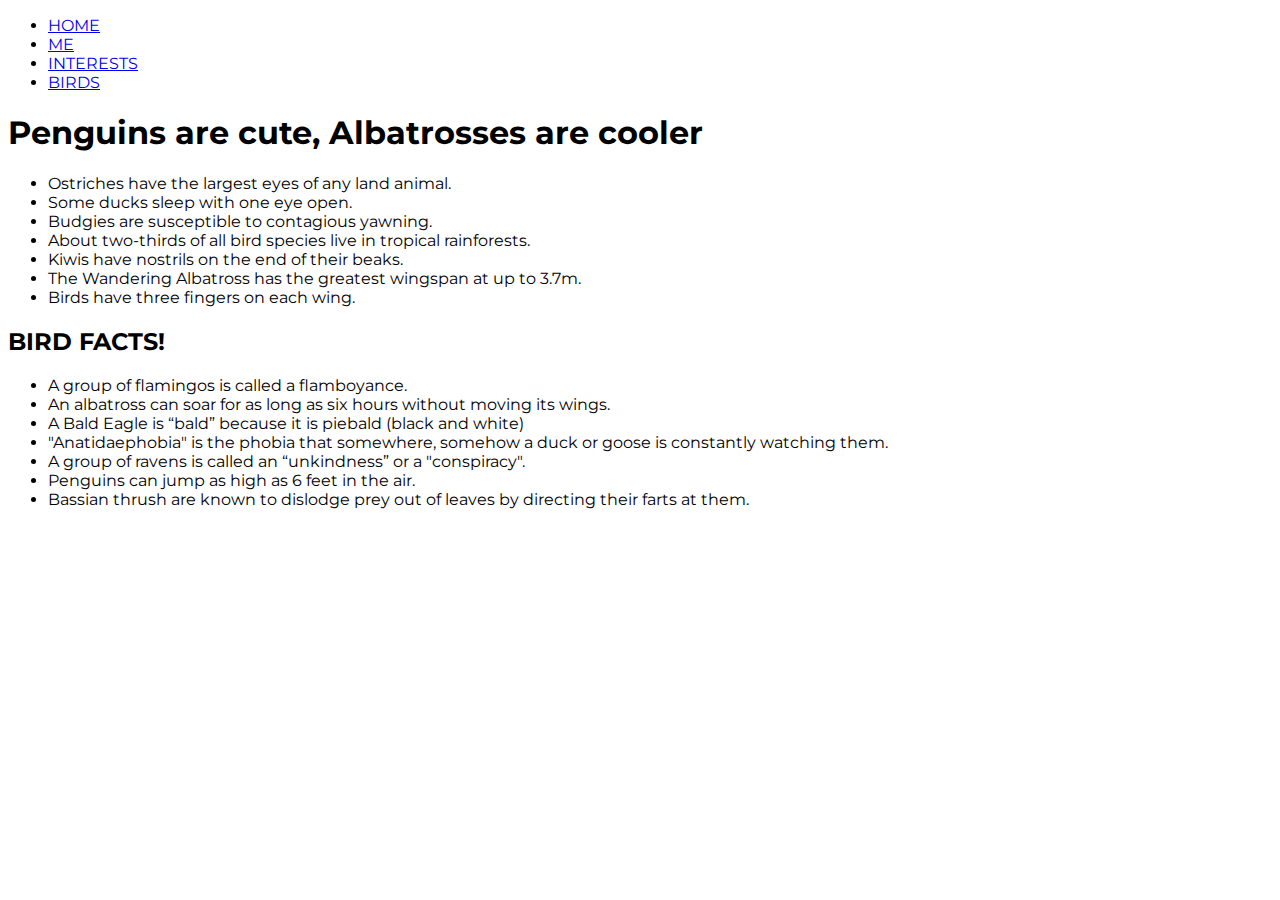
==== birds.html @ 249bce1c "updated html" ====
<!DOCTYPE html>
<html>
    <head>
        <title>Birds</title>
        <link rel="stylesheet" href="styles.css">
    </head>
    <body>
        <ul>
            <li><a href="index.html">HOME</a></li>
            <li><a href="me.html">ME</a></li>
            <li><a href="interests.html">INTERESTS</a></li>
            <li><a href="#">BIRDS</a></li>
        </ul>

        <h1>Penguins are cute, Albatrosses are cooler</h1>

        <ul>
            <li>Ostriches have the largest eyes of any land animal.</li>
            <li>Some ducks sleep with one eye open.</li>
            <li>Budgies are susceptible to contagious yawning.</li>
            <li>About two-thirds of all bird species live in tropical rainforests.</li>
            <li>Kiwis have nostrils on the end of their beaks.</li>
            <li>The Wandering Albatross has the greatest wingspan at up to 3.7m.</li>
            <li>Birds have three fingers on each wing.</li>
        </ul>
        <h2>BIRD FACTS!</h2>
        <ul>
            <li>A group of flamingos is called a flamboyance.</li>
            <li>An albatross can soar for as long as six hours without moving its wings.</li>
            <li>A Bald Eagle is “bald” because it is piebald (black and white)</li>
            <li>"Anatidaephobia" is the phobia that somewhere, somehow a duck or goose is constantly watching them.</li>
            <li>A group of ravens is called an “unkindness” or a "conspiracy".</li>
            <li>Penguins can jump as high as 6 feet in the air.</li>
            <li>Bassian thrush are known to dislodge prey out of leaves by directing their farts at them.</li>
        </ul>
        
    </body>
</html>
---- styles.css ----
@import url("https://fonts.googleapis.com/css?family=Exo:800|PT+Serif:700|Montserrat");
body {
  font-family: 'Montserrat';
}

main {
  font-family: 'Exo';
}

section {
  font-family: 'PT Serif';
}
/*# sourceMappingURL=styles.css.map */
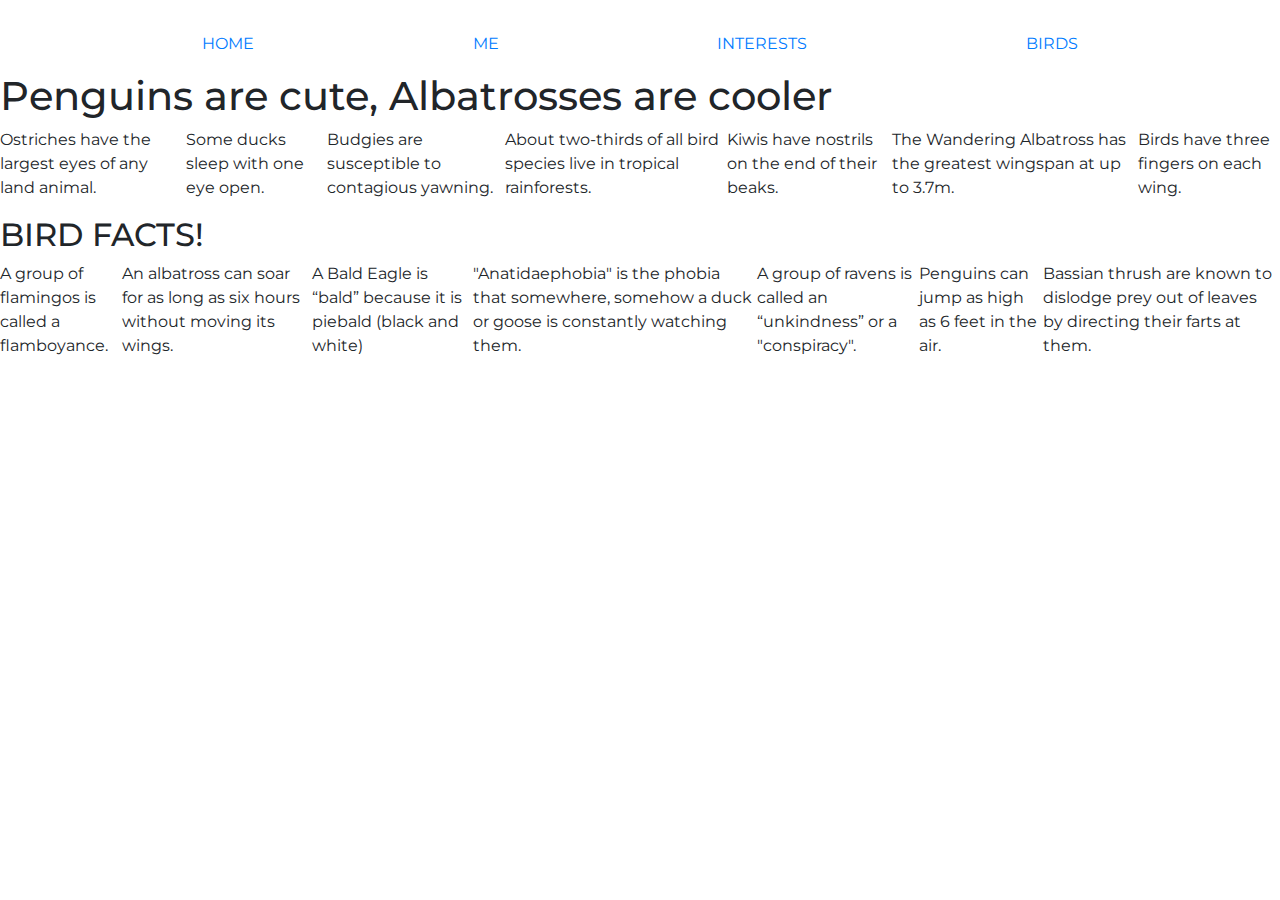
==== commit 9a9cbd9e: "header layout update" ====
--- a/birds.html
+++ b/birds.html
@@ -2,15 +2,19 @@
 <html>
     <head>
         <title>Birds</title>
-        <link rel="stylesheet" href="styles.css">
-    </head>
-    <body>
-        <ul>
-            <li><a href="index.html">HOME</a></li>
-            <li><a href="me.html">ME</a></li>
-            <li><a href="interests.html">INTERESTS</a></li>
-            <li><a href="#">BIRDS</a></li>
-        </ul>
+        <meta name="viewport" content="width=device-width, initial-scale=1, shrink-to-fit=no">
+            <link rel="stylesheet" href="https://stackpath.bootstrapcdn.com/bootstrap/4.3.1/css/bootstrap.min.css">
+            <link rel="stylesheet" href="styles.css"> 
+        </head>
+        <body> 
+            <header>
+                <ul>
+                    <li><a href="#">HOME</a></li>
+                    <li><a href="me.html">ME</a></li>
+                    <li><a href="interests.html">INTERESTS</a></li>
+                    <li><a href="birds.html">BIRDS</a></li>
+                </ul>
+            </header> 
 
         <h1>Penguins are cute, Albatrosses are cooler</h1>
 
--- a/styles.css
+++ b/styles.css
@@ -1,13 +1,41 @@
 @import url("https://fonts.googleapis.com/css?family=Exo:800|PT+Serif:700|Montserrat");
-body {
-  font-family: 'Montserrat';
+* {
+  font-family: 'Montserrat', 'PT Serif', 'Exo';
+  margin: 0;
+  padding: 0;
 }
 
-main {
-  font-family: 'Exo';
+ul {
+  list-style-type: none;
+  display: -webkit-box;
+  display: -ms-flexbox;
+  display: flex;
 }
 
-section {
-  font-family: 'PT Serif';
+header {
+  margin-top: 2em;
+}
+
+header ul {
+  -webkit-box-pack: space-evenly;
+      -ms-flex-pack: space-evenly;
+          justify-content: space-evenly;
+  -webkit-box-align: center;
+      -ms-flex-align: center;
+          align-items: center;
+  -ms-flex-wrap: wrap;
+      flex-wrap: wrap;
+}
+
+header ul li {
+  text-decoration: none;
+}
+
+header ul li a {
+  padding: 1em;
+}
+
+header ul li :hover {
+  border: 1px solid black;
 }
 /*# sourceMappingURL=styles.css.map */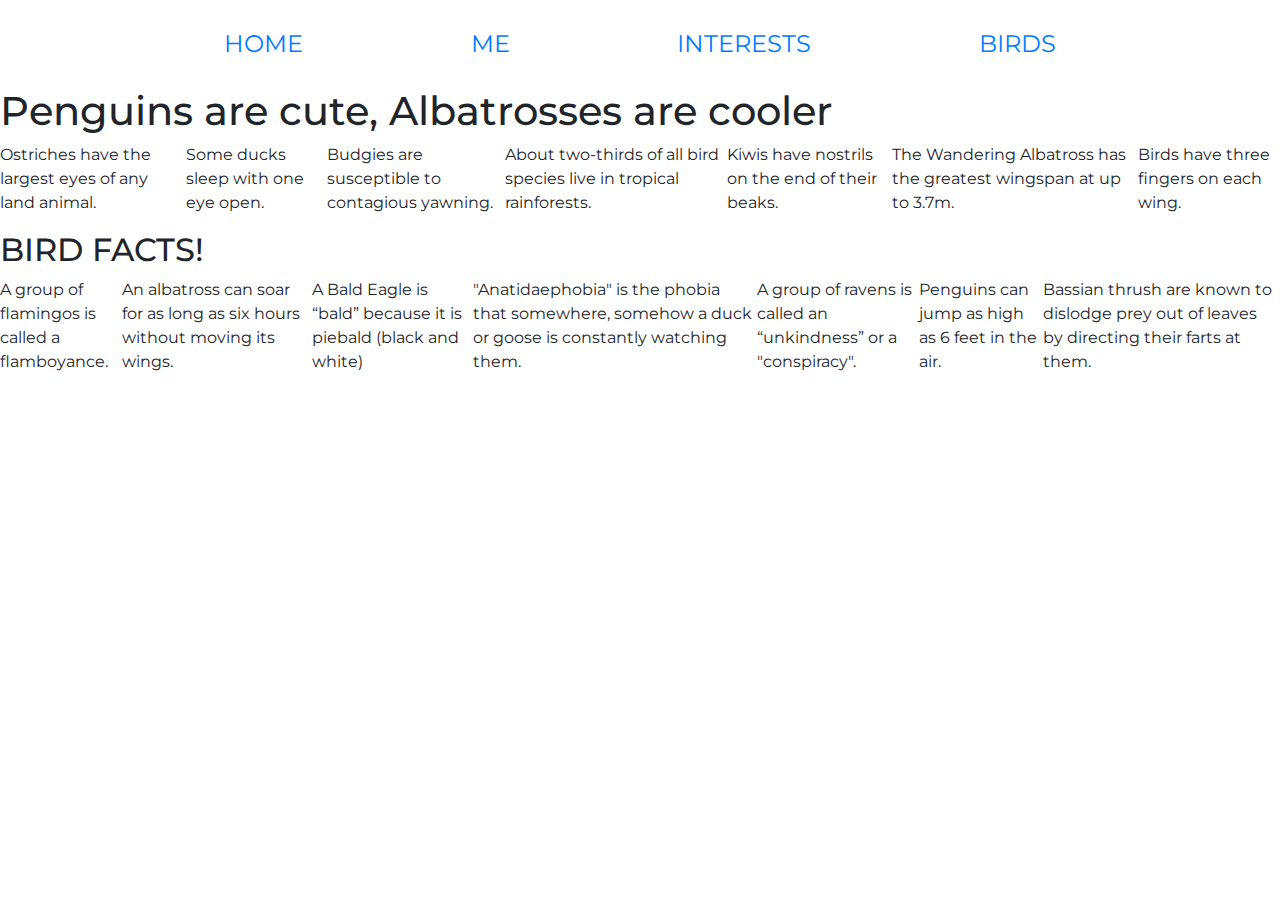
==== commit 8b2cb6d2: "homepage complete" ====
--- a/birds.html
+++ b/birds.html
@@ -3,40 +3,46 @@
     <head>
         <title>Birds</title>
         <meta name="viewport" content="width=device-width, initial-scale=1, shrink-to-fit=no">
-            <link rel="stylesheet" href="https://stackpath.bootstrapcdn.com/bootstrap/4.3.1/css/bootstrap.min.css">
-            <link rel="stylesheet" href="styles.css"> 
-        </head>
-        <body> 
-            <header>
-                <ul>
-                    <li><a href="#">HOME</a></li>
-                    <li><a href="me.html">ME</a></li>
-                    <li><a href="interests.html">INTERESTS</a></li>
-                    <li><a href="birds.html">BIRDS</a></li>
-                </ul>
-            </header> 
+        <link rel="stylesheet" href="https://stackpath.bootstrapcdn.com/bootstrap/4.3.1/css/bootstrap.min.css">
+        <link rel="stylesheet" href="styles.css"> 
+    </head>
+    <body> 
+        <header>
+            <ul>
+                <li><a href="index.html">HOME</a></li>
+                <li><a href="me.html">ME</a></li>
+                <li><a href="interests.html">INTERESTS</a></li>
+                <li><a href="birds.html">BIRDS</a></li>
+            </ul>
+        </header> 
 
         <h1>Penguins are cute, Albatrosses are cooler</h1>
 
-        <ul>
-            <li>Ostriches have the largest eyes of any land animal.</li>
-            <li>Some ducks sleep with one eye open.</li>
-            <li>Budgies are susceptible to contagious yawning.</li>
-            <li>About two-thirds of all bird species live in tropical rainforests.</li>
-            <li>Kiwis have nostrils on the end of their beaks.</li>
-            <li>The Wandering Albatross has the greatest wingspan at up to 3.7m.</li>
-            <li>Birds have three fingers on each wing.</li>
-        </ul>
+        <section>
+            <ul>
+                <li>Ostriches have the largest eyes of any land animal.</li>
+                <li>Some ducks sleep with one eye open.</li>
+                <li>Budgies are susceptible to contagious yawning.</li>
+                <li>About two-thirds of all bird species live in tropical rainforests.</li>
+                <li>Kiwis have nostrils on the end of their beaks.</li>
+                <li>The Wandering Albatross has the greatest wingspan at up to 3.7m.</li>
+                <li>Birds have three fingers on each wing.</li>
+            </ul>
+        </section>
+        
         <h2>BIRD FACTS!</h2>
-        <ul>
-            <li>A group of flamingos is called a flamboyance.</li>
-            <li>An albatross can soar for as long as six hours without moving its wings.</li>
-            <li>A Bald Eagle is “bald” because it is piebald (black and white)</li>
-            <li>"Anatidaephobia" is the phobia that somewhere, somehow a duck or goose is constantly watching them.</li>
-            <li>A group of ravens is called an “unkindness” or a "conspiracy".</li>
-            <li>Penguins can jump as high as 6 feet in the air.</li>
-            <li>Bassian thrush are known to dislodge prey out of leaves by directing their farts at them.</li>
-        </ul>
+
+        <section>
+            <ul>
+                <li>A group of flamingos is called a flamboyance.</li>
+                <li>An albatross can soar for as long as six hours without moving its wings.</li>
+                <li>A Bald Eagle is “bald” because it is piebald (black and white)</li>
+                <li>"Anatidaephobia" is the phobia that somewhere, somehow a duck or goose is constantly watching them.</li>
+                <li>A group of ravens is called an “unkindness” or a "conspiracy".</li>
+                <li>Penguins can jump as high as 6 feet in the air.</li>
+                <li>Bassian thrush are known to dislodge prey out of leaves by directing their farts at them.</li>
+            </ul>
+        </section>
         
     </body>
 </html>--- a/styles.css
+++ b/styles.css
@@ -1,19 +1,15 @@
 @import url("https://fonts.googleapis.com/css?family=Exo:800|PT+Serif:700|Montserrat");
 * {
-  font-family: 'Montserrat', 'PT Serif', 'Exo';
+  font-family: 'Montserrat', sans-serif;
   margin: 0;
   padding: 0;
 }
 
-ul {
-  list-style-type: none;
-  display: -webkit-box;
-  display: -ms-flexbox;
-  display: flex;
-}
-
 header {
-  margin-top: 2em;
+  margin: 2%;
+  margin-left: 10%;
+  margin-right: 10%;
+  font-size: 1.5em;
 }
 
 header ul {
@@ -27,15 +23,80 @@
       flex-wrap: wrap;
 }
 
-header ul li {
-  text-decoration: none;
-}
-
 header ul li a {
+  margin: 2em;
   padding: 1em;
 }
 
 header ul li :hover {
-  border: 1px solid black;
+  border: 1px solid white;
+  text-decoration: none;
+}
+
+ul {
+  list-style-type: none;
+  display: -webkit-box;
+  display: -ms-flexbox;
+  display: flex;
+}
+
+.home-container {
+  bottom: 0;
+  padding: 5%;
+  color: white;
+  font-size: 20vw;
+  display: block;
+}
+
+.home-container li, .home-container h3 {
+  font-family: 'Exo';
+}
+
+.home-container h3 {
+  text-align: right;
+  margin-right: 5%;
+  font-size: 20%;
+}
+
+.home-container ul {
+  -webkit-box-pack: center;
+      -ms-flex-pack: center;
+          justify-content: center;
+}
+
+.bg {
+  position: fixed;
+  z-index: -1;
+  top: 0;
+  right: 0;
+  bottom: 0;
+  left: 0;
+  -webkit-transition: .20s;
+  transition: .20s;
+  background-color: black;
+}
+
+.letter li:first-child:hover ~ .bg {
+  background-color: #ffca6d;
+}
+
+.letter li:nth-child(2):hover ~ .bg {
+  background-color: #ff6d6d;
+}
+
+.letter li:nth-child(3):hover ~ .bg {
+  background-color: #6dffb9;
+}
+
+.letter li:nth-child(4):hover ~ .bg {
+  background-color: #6dcaff;
+}
+
+.letter li:nth-child(5):hover ~ .bg {
+  background-color: #ec6dff;
+}
+
+.letter li:nth-child(6):hover ~ .bg {
+  background-color: slateblue;
 }
 /*# sourceMappingURL=styles.css.map */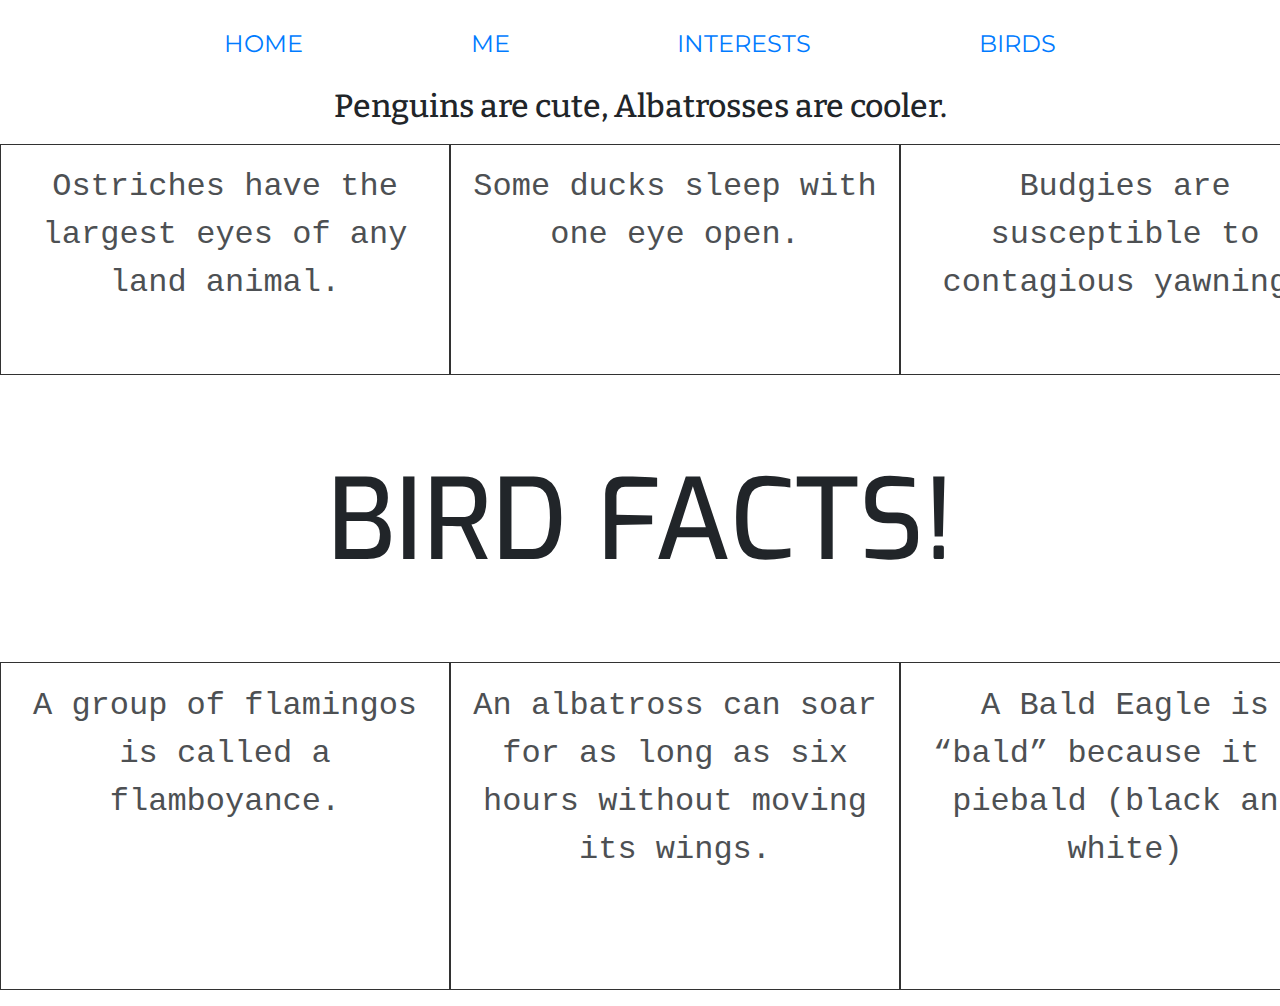
==== commit 1ff5dd2a: "birds page complete" ====
--- a/birds.html
+++ b/birds.html
@@ -6,7 +6,7 @@
         <link rel="stylesheet" href="https://stackpath.bootstrapcdn.com/bootstrap/4.3.1/css/bootstrap.min.css">
         <link rel="stylesheet" href="styles.css"> 
     </head>
-    <body> 
+    <body id="birds"> 
         <header>
             <ul>
                 <li><a href="index.html">HOME</a></li>
@@ -15,33 +15,53 @@
                 <li><a href="birds.html">BIRDS</a></li>
             </ul>
         </header> 
+        <div class="birds-heading">
+            <h1>Penguins are cute, Albatrosses are cooler.</h1>
+        </div> 
+        <section class="birds-scroll">
+            <div class="scroll-right">
+                <ul>
+                    <li>Ostriches have the largest eyes of any land animal.</li>
+                    <li>Some ducks sleep with one eye open.</li>
+                    <li>Budgies are susceptible to contagious yawning.</li>
+                    <li>About two-thirds of all bird species live in tropical rainforests.</li>
+                    <li>Kiwis have nostrils on the end of their beaks.</li>
+                    <li>The Wandering Albatross has the greatest wingspan at up to 3.7m.</li>
+                    <li>Birds have three fingers on each wing.</li>
 
-        <h1>Penguins are cute, Albatrosses are cooler</h1>
+                    <li>Ostriches have the largest eyes of any land animal.</li>
+                    <li>Some ducks sleep with one eye open.</li>
+                    <li>Budgies are susceptible to contagious yawning.</li>
+                    <li>About two-thirds of all bird species live in tropical rainforests.</li>
+                    <li>Kiwis have nostrils on the end of their beaks.</li>
+                    <li>The Wandering Albatross has the greatest wingspan at up to 3.7m.</li>
+                    <li>Birds have three fingers on each wing.</li>
+                </ul>
+            </div> 
+        </section>
+        <div class="birds-heading maintitle">
+            <h2>BIRD FACTS!</h2>
+        </div>
+        <section class="birds-scroll ">
+            <div class="scroll-left">
+                <ul>
+                    <li>A group of flamingos is called a flamboyance.</li>
+                    <li>An albatross can soar for as long as six hours without moving its wings.</li>
+                    <li>A Bald Eagle is “bald” because it is piebald (black and white)</li>
+                    <li>"Anatidaephobia" is the phobia that somewhere, somehow a duck or goose is constantly watching them.</li>
+                    <li>A group of ravens is called an “unkindness” or a "conspiracy".</li>
+                    <li>Penguins can jump as high as 6 feet in the air.</li>
+                    <li>Bassian thrush are known to dislodge prey out of leaves by directing their farts at them.</li>
 
-        <section>
-            <ul>
-                <li>Ostriches have the largest eyes of any land animal.</li>
-                <li>Some ducks sleep with one eye open.</li>
-                <li>Budgies are susceptible to contagious yawning.</li>
-                <li>About two-thirds of all bird species live in tropical rainforests.</li>
-                <li>Kiwis have nostrils on the end of their beaks.</li>
-                <li>The Wandering Albatross has the greatest wingspan at up to 3.7m.</li>
-                <li>Birds have three fingers on each wing.</li>
-            </ul>
-        </section>
-        
-        <h2>BIRD FACTS!</h2>
-
-        <section>
-            <ul>
-                <li>A group of flamingos is called a flamboyance.</li>
-                <li>An albatross can soar for as long as six hours without moving its wings.</li>
-                <li>A Bald Eagle is “bald” because it is piebald (black and white)</li>
-                <li>"Anatidaephobia" is the phobia that somewhere, somehow a duck or goose is constantly watching them.</li>
-                <li>A group of ravens is called an “unkindness” or a "conspiracy".</li>
-                <li>Penguins can jump as high as 6 feet in the air.</li>
-                <li>Bassian thrush are known to dislodge prey out of leaves by directing their farts at them.</li>
-            </ul>
+                    <li>A group of flamingos is called a flamboyance.</li>
+                    <li>An albatross can soar for as long as six hours without moving its wings.</li>
+                    <li>A Bald Eagle is “bald” because it is piebald (black and white)</li>
+                    <li>"Anatidaephobia" is the phobia that somewhere, somehow a duck or goose is constantly watching them.</li>
+                    <li>A group of ravens is called an “unkindness” or a "conspiracy".</li>
+                    <li>Penguins can jump as high as 6 feet in the air.</li>
+                    <li>Bassian thrush are known to dislodge prey out of leaves by directing their farts at them.</li>
+                </ul>
+            </div>
         </section>
         
     </body>
--- a/styles.css
+++ b/styles.css
@@ -1,4 +1,4 @@
-@import url("https://fonts.googleapis.com/css?family=Exo:800|PT+Serif:700|Montserrat");
+@import url("https://fonts.googleapis.com/css?family=Exo:800|PT+Serif:700|Montserrat|Bitter");
 * {
   font-family: 'Montserrat', sans-serif;
   margin: 0;
@@ -99,4 +99,96 @@
 .letter li:nth-child(6):hover ~ .bg {
   background-color: slateblue;
 }
+
+#birds {
+  background-image: url(http://www.commentnation.com/backgrounds/images/gray_and_white_diagonal_stripes_background_seamless.gif);
+  background-size: cover;
+}
+
+.birds-heading {
+  text-align: center;
+}
+
+.birds-heading h1 {
+  font-family: 'Bitter';
+  font-size: 2em;
+  padding-bottom: 10px;
+}
+
+.birds-heading h2 {
+  padding: 5%;
+  font-family: 'Exo';
+  font-size: 7em;
+}
+
+.birds-scroll {
+  z-index: 5;
+  display: inline-block;
+  overflow: visible;
+  background-color: white;
+  opacity: 80%;
+}
+
+.birds-scroll ul {
+  white-space: nowrap;
+  height: -webkit-fit-content;
+  height: -moz-fit-content;
+  height: fit-content;
+}
+
+.birds-scroll ul li {
+  width: 450px;
+  white-space: pre-line;
+  border: 1px solid black;
+  font-size: 2rem;
+  padding: 0.3%;
+  text-align: center;
+  font-family: monospace;
+}
+
+.birds-scroll .scroll-left {
+  bottom: 0;
+}
+
+.birds-scroll :hover {
+  -webkit-animation-play-state: paused;
+          animation-play-state: paused;
+}
+
+.scroll-right {
+  -webkit-animation: scroll-right 60s linear 0s infinite alternate;
+          animation: scroll-right 60s linear 0s infinite alternate;
+}
+
+.scroll-left {
+  animation: scroll-left 60s linear 0s infinite alternate-reverse;
+}
+
+@-webkit-keyframes scroll-right {
+  to {
+    -webkit-transform: translateX(var(--direction, -50%));
+            transform: translateX(var(--direction, -50%));
+  }
+}
+
+@keyframes scroll-right {
+  to {
+    -webkit-transform: translateX(var(--direction, -50%));
+            transform: translateX(var(--direction, -50%));
+  }
+}
+
+@-webkit-keyframes scroll-left {
+  to {
+    -webkit-transform: translateX(var(--direction, -50%));
+            transform: translateX(var(--direction, -50%));
+  }
+}
+
+@keyframes scroll-left {
+  to {
+    -webkit-transform: translateX(var(--direction, -50%));
+            transform: translateX(var(--direction, -50%));
+  }
+}
 /*# sourceMappingURL=styles.css.map */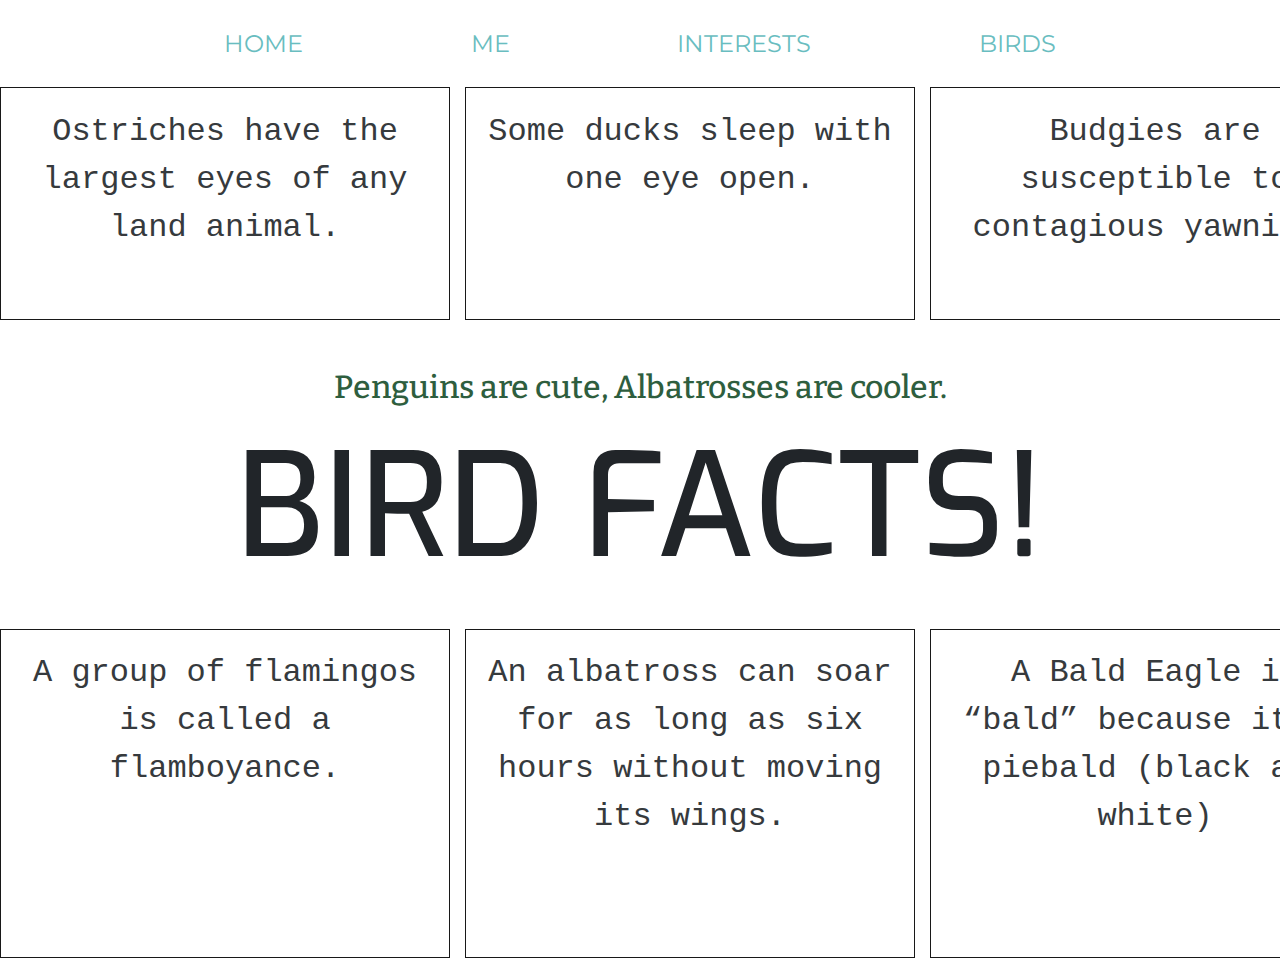
==== commit 7e9d11e9: "update header and birds" ====
--- a/birds.html
+++ b/birds.html
@@ -15,9 +15,7 @@
                 <li><a href="birds.html">BIRDS</a></li>
             </ul>
         </header> 
-        <div class="birds-heading">
-            <h1>Penguins are cute, Albatrosses are cooler.</h1>
-        </div> 
+        
         <section class="birds-scroll">
             <div class="scroll-right">
                 <ul>
@@ -39,7 +37,8 @@
                 </ul>
             </div> 
         </section>
-        <div class="birds-heading maintitle">
+        <div class="birds-heading">
+            <h1>Penguins are cute, Albatrosses are cooler.</h1>
             <h2>BIRD FACTS!</h2>
         </div>
         <section class="birds-scroll ">
--- a/styles.css
+++ b/styles.css
@@ -26,11 +26,13 @@
 header ul li a {
   margin: 2em;
   padding: 1em;
+  color: #69bdc0;
 }
 
 header ul li :hover {
-  border: 1px solid white;
+  border: 1px solid #bdbdbd;
   text-decoration: none;
+  color: #37c4c9;
 }
 
 ul {
@@ -103,30 +105,36 @@
 #birds {
   background-image: url(http://www.commentnation.com/backgrounds/images/gray_and_white_diagonal_stripes_background_seamless.gif);
   background-size: cover;
+  background-position: center;
 }
 
 .birds-heading {
   text-align: center;
+  background-image: url(http://clipart-library.com/images_k/birds-transparent-background/birds-transparent-background-22.png);
+  background-position: 50% 30%;
+  background-size: cover;
+  background-repeat: no-repeat;
 }
 
 .birds-heading h1 {
   font-family: 'Bitter';
   font-size: 2em;
-  padding-bottom: 10px;
+  padding: .1%;
+  padding-top: 2.5%;
+  color: #2e5e3e;
 }
 
 .birds-heading h2 {
-  padding: 5%;
+  padding: 2%;
+  padding-top: .5%;
   font-family: 'Exo';
-  font-size: 7em;
+  font-size: 9em;
 }
 
 .birds-scroll {
   z-index: 5;
   display: inline-block;
   overflow: visible;
-  background-color: white;
-  opacity: 80%;
 }
 
 .birds-scroll ul {
@@ -137,6 +145,8 @@
 }
 
 .birds-scroll ul li {
+  background-color: white;
+  opacity: 90%;
   width: 450px;
   white-space: pre-line;
   border: 1px solid black;
@@ -144,6 +154,7 @@
   padding: 0.3%;
   text-align: center;
   font-family: monospace;
+  margin-right: 15px;
 }
 
 .birds-scroll .scroll-left {
